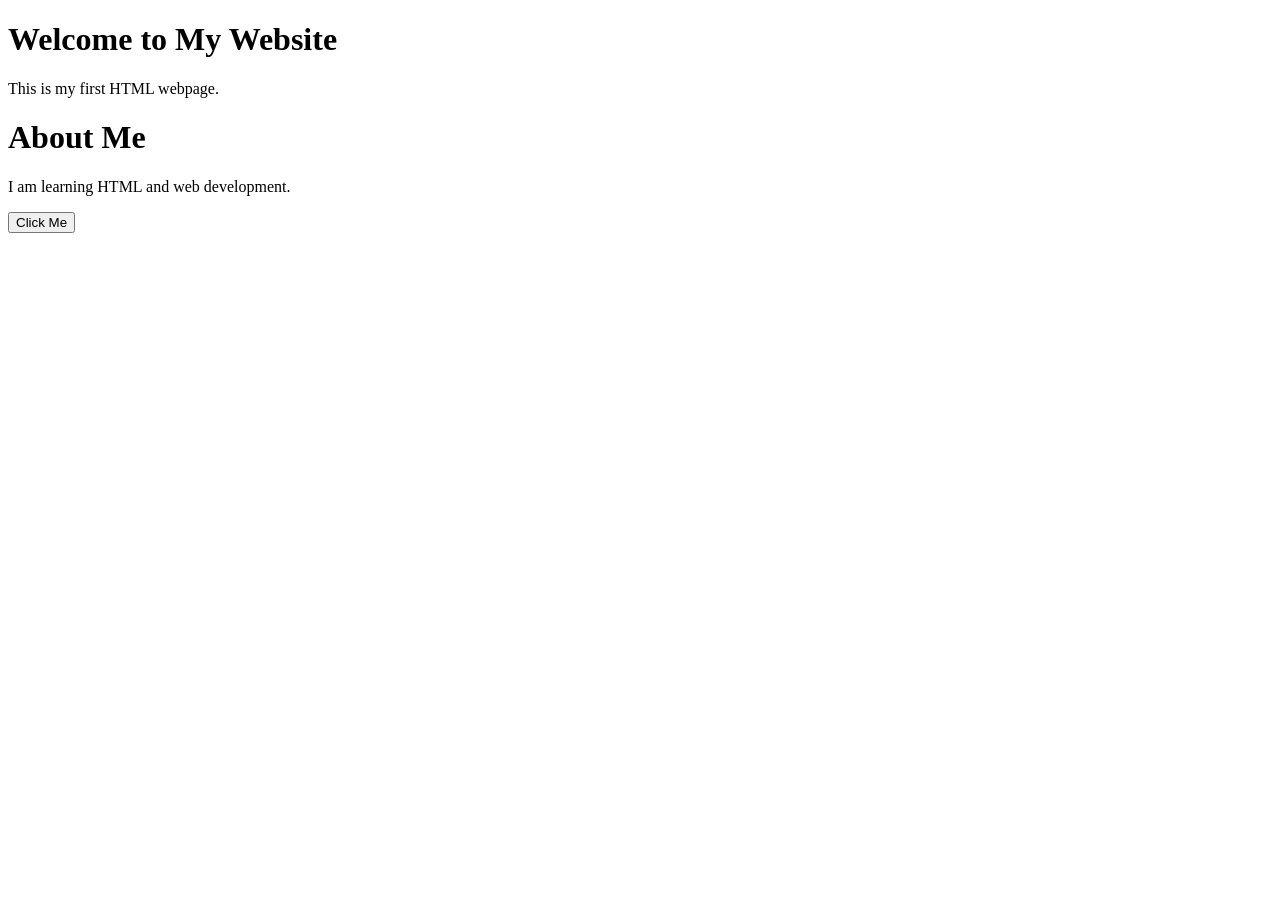
==== index.html @ a9b56622 "My first commit" ====
<!DOCTYPE html>
<html>
<head>
    <title>My First Website</title>
</head>

<body>
    <h1>Welcome to My Website</h1>
    
    <p>This is my first HTML webpage.</p>
    
    <h1>About Me</h1>
    <p>I am learning HTML and web development.</p>
    
    <button>Click Me</button>
</body>
</html>
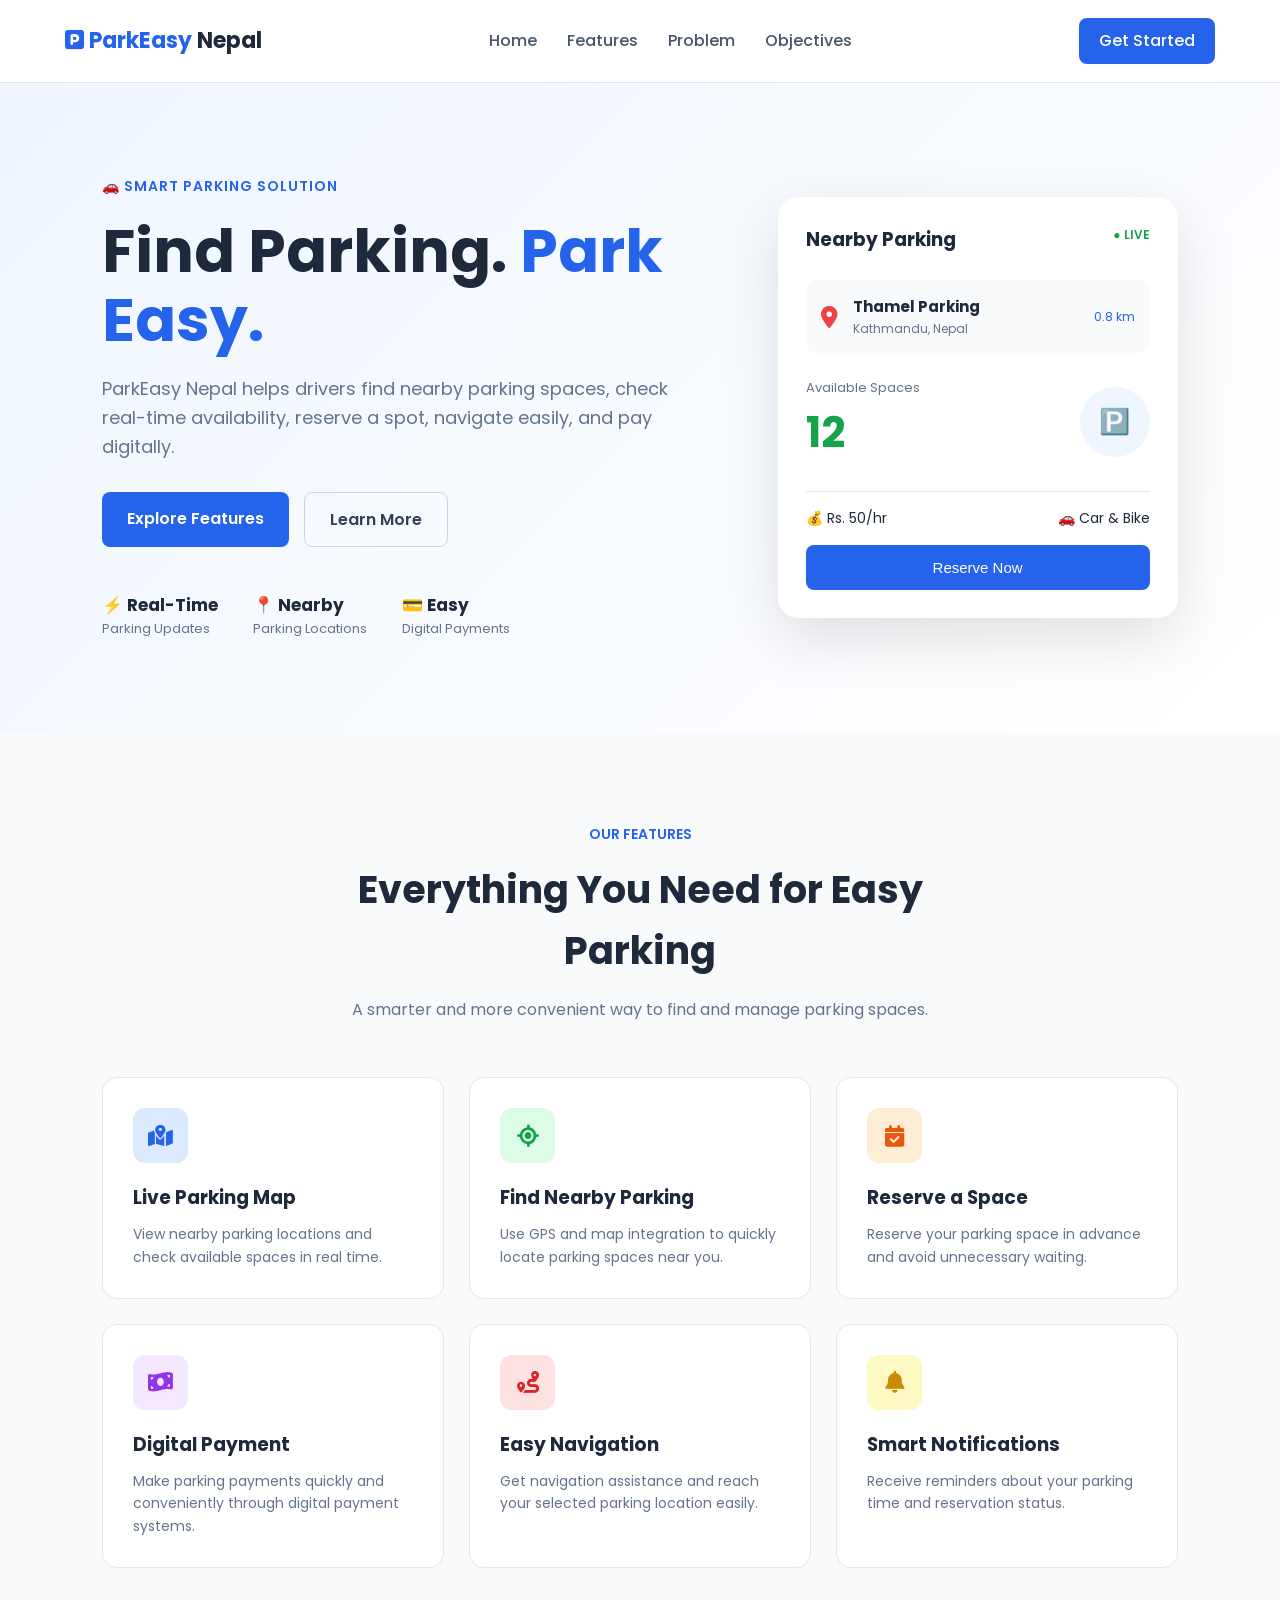
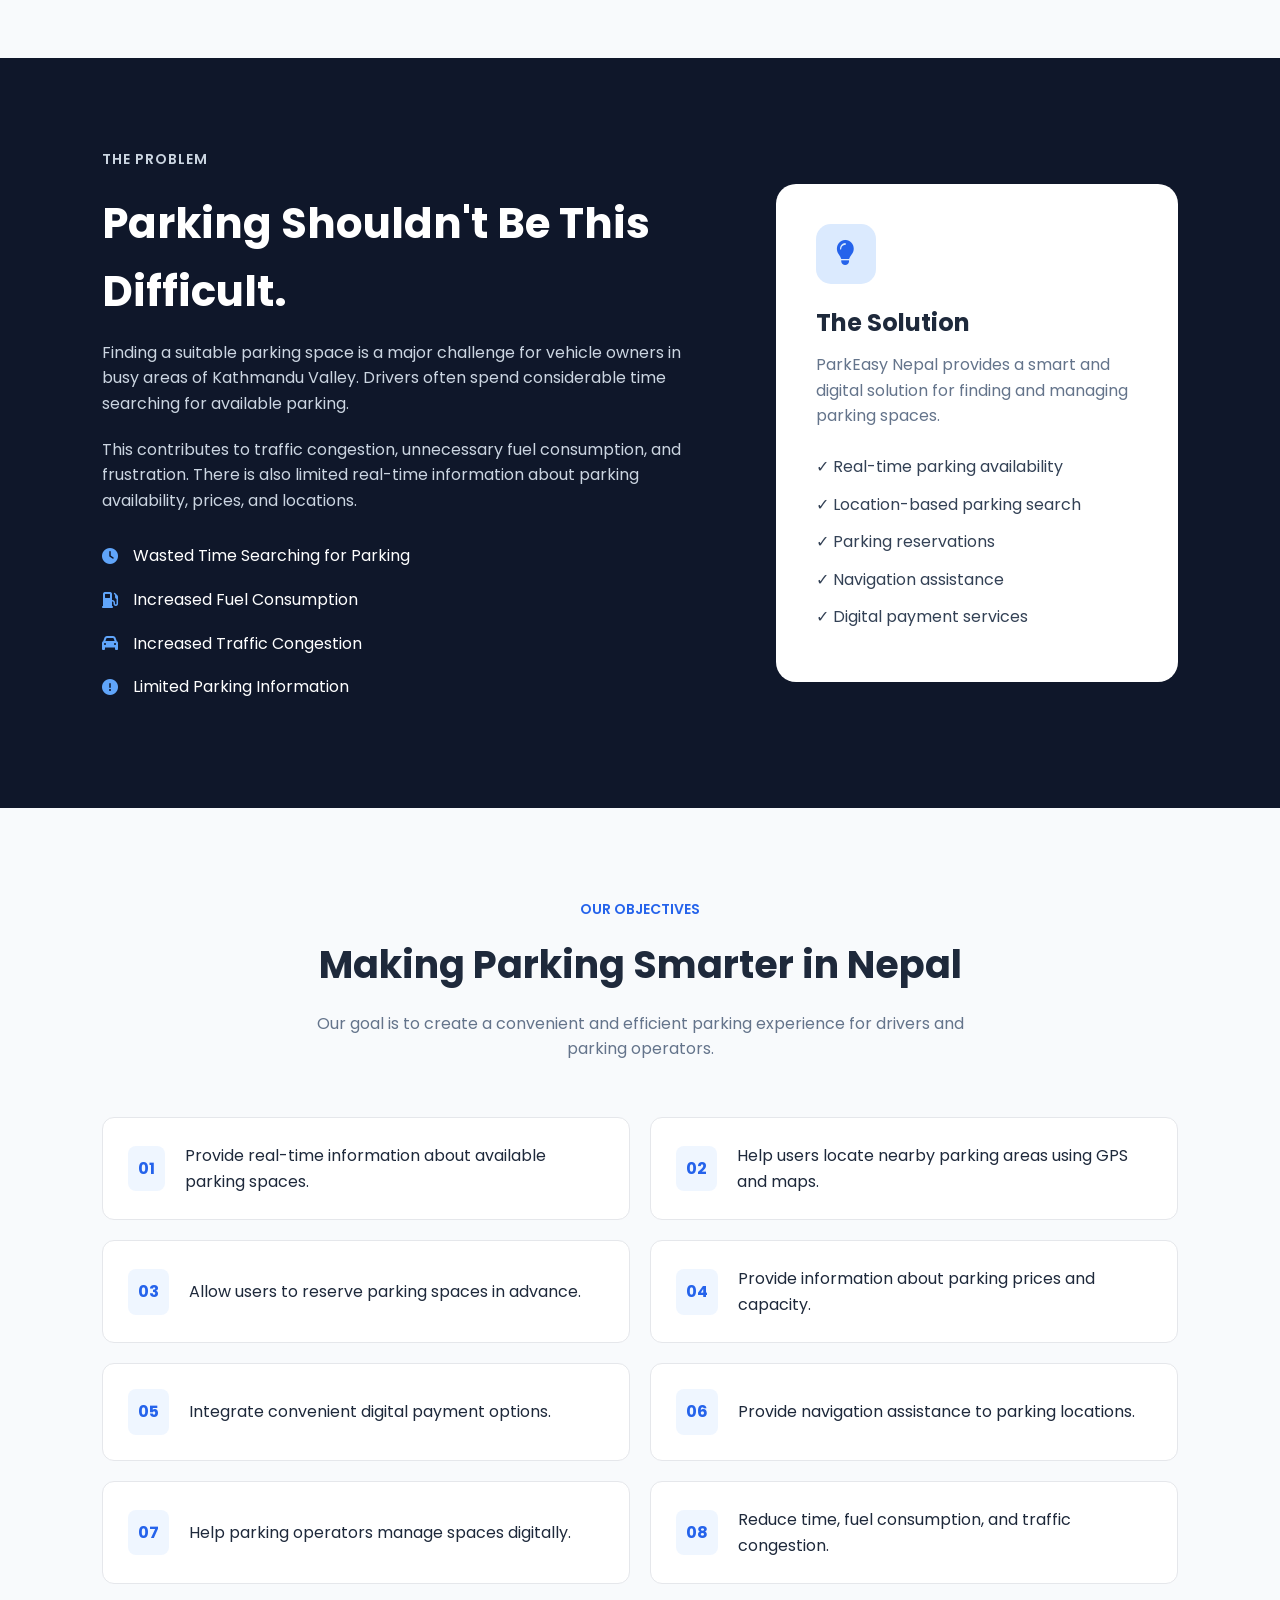
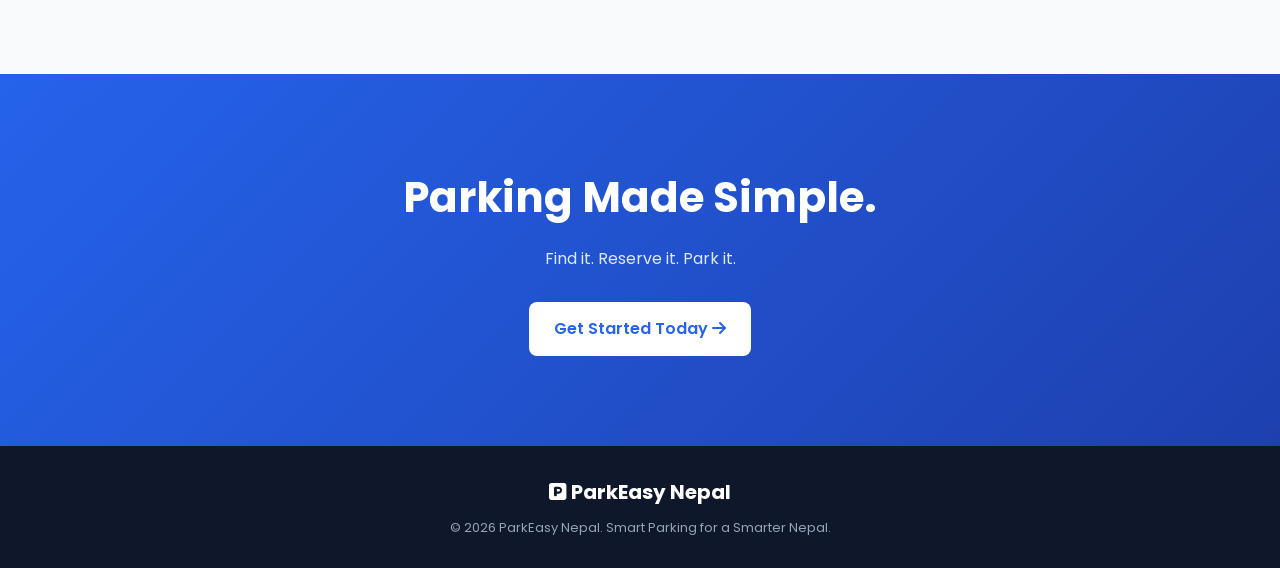
==== commit 966fd4ad: "Marketing" ====
--- a/index.html
+++ b/index.html
@@ -1,17 +1,432 @@
 <!DOCTYPE html>
-<html>
+<html lang="en">
 <head>
-    <title>My First Website</title>
+    <meta charset="UTF-8">
+    <meta name="viewport" content="width=device-width, initial-scale=1.0">
+
+    <title>ParkEasy Nepal | Smart Parking Made Easy</title>
+
+    <link rel="stylesheet" href="style.css">
+
+    <!-- Font Awesome Icons -->
+    <link rel="stylesheet"
+        href="https://cdnjs.cloudflare.com/ajax/libs/font-awesome/6.5.1/css/all.min.css">
 </head>
 
 <body>
-    <h1>Welcome to My Website</h1>
-    
-    <p>This is my first HTML webpage.</p>
-    
-    <h1>About Me</h1>
-    <p>I am learning HTML and web development.</p>
-    
-    <button>Click Me</button>
+
+    <!-- Navigation Bar -->
+    <header>
+        <nav class="navbar">
+
+            <div class="logo">
+                <i class="fa-solid fa-square-parking"></i>
+                ParkEasy <span>Nepal</span>
+            </div>
+
+            <ul class="nav-links">
+                <li><a href="#home">Home</a></li>
+                <li><a href="#features">Features</a></li>
+                <li><a href="#problem">Problem</a></li>
+                <li><a href="#objectives">Objectives</a></li>
+            </ul>
+
+            <a href="#download" class="nav-btn">Get Started</a>
+
+        </nav>
+    </header>
+
+
+    <!-- Hero Section -->
+    <section class="hero" id="home">
+
+        <div class="hero-content">
+
+            <p class="tag">🚗 SMART PARKING SOLUTION</p>
+
+            <h1>
+                Find Parking.
+                <span>Park Easy.</span>
+            </h1>
+
+            <p class="hero-text">
+                ParkEasy Nepal helps drivers find nearby parking spaces,
+                check real-time availability, reserve a spot, navigate
+                easily, and pay digitally.
+            </p>
+
+            <div class="hero-buttons">
+                <a href="#features" class="primary-btn">
+                    Explore Features
+                </a>
+
+                <a href="#problem" class="secondary-btn">
+                    Learn More
+                </a>
+            </div>
+
+            <div class="stats">
+
+                <div>
+                    <h3>⚡ Real-Time</h3>
+                    <p>Parking Updates</p>
+                </div>
+
+                <div>
+                    <h3>📍 Nearby</h3>
+                    <p>Parking Locations</p>
+                </div>
+
+                <div>
+                    <h3>💳 Easy</h3>
+                    <p>Digital Payments</p>
+                </div>
+
+            </div>
+
+        </div>
+
+
+        <div class="hero-image">
+
+            <div class="parking-card">
+
+                <div class="card-header">
+                    <h3>Nearby Parking</h3>
+                    <span class="live">● LIVE</span>
+                </div>
+
+                <div class="parking-location">
+                    <i class="fa-solid fa-location-dot"></i>
+
+                    <div>
+                        <h4>Thamel Parking</h4>
+                        <p>Kathmandu, Nepal</p>
+                    </div>
+
+                    <span class="distance">0.8 km</span>
+                </div>
+
+                <div class="availability">
+
+                    <div>
+                        <p>Available Spaces</p>
+                        <h2>12</h2>
+                    </div>
+
+                    <div class="circle">
+                        🅿️
+                    </div>
+
+                </div>
+
+                <div class="parking-info">
+                    <span>💰 Rs. 50/hr</span>
+                    <span>🚗 Car & Bike</span>
+                </div>
+
+                <button>Reserve Now</button>
+
+            </div>
+
+        </div>
+
+    </section>
+
+
+    <!-- Features Section -->
+    <section class="features" id="features">
+
+        <div class="section-title">
+
+            <p>OUR FEATURES</p>
+
+            <h2>Everything You Need for Easy Parking</h2>
+
+            <span>
+                A smarter and more convenient way to find and manage
+                parking spaces.
+            </span>
+
+        </div>
+
+
+        <div class="feature-grid">
+
+            <div class="feature-card">
+
+                <div class="icon blue">
+                    <i class="fa-solid fa-map-location-dot"></i>
+                </div>
+
+                <h3>Live Parking Map</h3>
+
+                <p>
+                    View nearby parking locations and check available
+                    spaces in real time.
+                </p>
+
+            </div>
+
+
+            <div class="feature-card">
+
+                <div class="icon green">
+                    <i class="fa-solid fa-location-crosshairs"></i>
+                </div>
+
+                <h3>Find Nearby Parking</h3>
+
+                <p>
+                    Use GPS and map integration to quickly locate
+                    parking spaces near you.
+                </p>
+
+            </div>
+
+
+            <div class="feature-card">
+
+                <div class="icon orange">
+                    <i class="fa-solid fa-calendar-check"></i>
+                </div>
+
+                <h3>Reserve a Space</h3>
+
+                <p>
+                    Reserve your parking space in advance and avoid
+                    unnecessary waiting.
+                </p>
+
+            </div>
+
+
+            <div class="feature-card">
+
+                <div class="icon purple">
+                    <i class="fa-solid fa-money-bill-wave"></i>
+                </div>
+
+                <h3>Digital Payment</h3>
+
+                <p>
+                    Make parking payments quickly and conveniently
+                    through digital payment systems.
+                </p>
+
+            </div>
+
+
+            <div class="feature-card">
+
+                <div class="icon red">
+                    <i class="fa-solid fa-route"></i>
+                </div>
+
+                <h3>Easy Navigation</h3>
+
+                <p>
+                    Get navigation assistance and reach your selected
+                    parking location easily.
+                </p>
+
+            </div>
+
+
+            <div class="feature-card">
+
+                <div class="icon yellow">
+                    <i class="fa-solid fa-bell"></i>
+                </div>
+
+                <h3>Smart Notifications</h3>
+
+                <p>
+                    Receive reminders about your parking time and
+                    reservation status.
+                </p>
+
+            </div>
+
+        </div>
+
+    </section>
+
+
+    <!-- Problem Section -->
+    <section class="problem" id="problem">
+
+        <div class="problem-content">
+
+            <div class="problem-text">
+
+                <p class="section-tag">THE PROBLEM</p>
+
+                <h2>Parking Shouldn't Be This Difficult.</h2>
+
+                <p>
+                    Finding a suitable parking space is a major challenge
+                    for vehicle owners in busy areas of Kathmandu Valley.
+                    Drivers often spend considerable time searching for
+                    available parking.
+                </p>
+
+                <p>
+                    This contributes to traffic congestion, unnecessary
+                    fuel consumption, and frustration. There is also
+                    limited real-time information about parking
+                    availability, prices, and locations.
+                </p>
+
+                <div class="problem-points">
+
+                    <div>
+                        <i class="fa-solid fa-clock"></i>
+                        <span>Wasted Time Searching for Parking</span>
+                    </div>
+
+                    <div>
+                        <i class="fa-solid fa-gas-pump"></i>
+                        <span>Increased Fuel Consumption</span>
+                    </div>
+
+                    <div>
+                        <i class="fa-solid fa-car"></i>
+                        <span>Increased Traffic Congestion</span>
+                    </div>
+
+                    <div>
+                        <i class="fa-solid fa-circle-exclamation"></i>
+                        <span>Limited Parking Information</span>
+                    </div>
+
+                </div>
+
+            </div>
+
+
+            <div class="solution-box">
+
+                <div class="solution-icon">
+                    <i class="fa-solid fa-lightbulb"></i>
+                </div>
+
+                <h2>The Solution</h2>
+
+                <p>
+                    ParkEasy Nepal provides a smart and digital solution
+                    for finding and managing parking spaces.
+                </p>
+
+                <ul>
+                    <li>✓ Real-time parking availability</li>
+                    <li>✓ Location-based parking search</li>
+                    <li>✓ Parking reservations</li>
+                    <li>✓ Navigation assistance</li>
+                    <li>✓ Digital payment services</li>
+                </ul>
+
+            </div>
+
+        </div>
+
+    </section>
+
+
+    <!-- Objectives Section -->
+    <section class="objectives" id="objectives">
+
+        <div class="section-title">
+
+            <p>OUR OBJECTIVES</p>
+
+            <h2>Making Parking Smarter in Nepal</h2>
+
+            <span>
+                Our goal is to create a convenient and efficient parking
+                experience for drivers and parking operators.
+            </span>
+
+        </div>
+
+
+        <div class="objective-grid">
+
+            <div class="objective-card">
+                <span>01</span>
+                <p>Provide real-time information about available parking spaces.</p>
+            </div>
+
+            <div class="objective-card">
+                <span>02</span>
+                <p>Help users locate nearby parking areas using GPS and maps.</p>
+            </div>
+
+            <div class="objective-card">
+                <span>03</span>
+                <p>Allow users to reserve parking spaces in advance.</p>
+            </div>
+
+            <div class="objective-card">
+                <span>04</span>
+                <p>Provide information about parking prices and capacity.</p>
+            </div>
+
+            <div class="objective-card">
+                <span>05</span>
+                <p>Integrate convenient digital payment options.</p>
+            </div>
+
+            <div class="objective-card">
+                <span>06</span>
+                <p>Provide navigation assistance to parking locations.</p>
+            </div>
+
+            <div class="objective-card">
+                <span>07</span>
+                <p>Help parking operators manage spaces digitally.</p>
+            </div>
+
+            <div class="objective-card">
+                <span>08</span>
+                <p>Reduce time, fuel consumption, and traffic congestion.</p>
+            </div>
+
+        </div>
+
+    </section>
+
+
+    <!-- Call to Action -->
+    <section class="cta" id="download">
+
+        <h2>Parking Made Simple.</h2>
+
+        <p>
+            Find it. Reserve it. Park it.
+        </p>
+
+        <a href="#" class="primary-btn">
+            Get Started Today
+            <i class="fa-solid fa-arrow-right"></i>
+        </a>
+
+    </section>
+
+
+    <!-- Footer -->
+    <footer>
+
+        <div class="footer-logo">
+            <i class="fa-solid fa-square-parking"></i>
+            ParkEasy Nepal
+        </div>
+
+        <p>
+            © 2026 ParkEasy Nepal. Smart Parking for a Smarter Nepal.
+        </p>
+
+    </footer>
+
 </body>
 </html>
--- a/style.css
+++ b/style.css
@@ -0,0 +1,773 @@
+/* Google Font */
+@import url('https://fonts.googleapis.com/css2?family=Poppins:wght@400;500;600;700;800&display=swap');
+
+
+/* Reset */
+
+* {
+    margin: 0;
+    padding: 0;
+    box-sizing: border-box;
+}
+
+
+/* Body */
+
+body {
+    font-family: "Poppins", sans-serif;
+    background-color: #f8fafc;
+    color: #1e293b;
+    line-height: 1.6;
+}
+
+
+/* Navigation */
+
+header {
+    background: white;
+    position: sticky;
+    top: 0;
+    z-index: 100;
+    border-bottom: 1px solid #e5e7eb;
+}
+
+
+.navbar {
+    max-width: 1200px;
+    margin: auto;
+    padding: 18px 25px;
+
+    display: flex;
+    justify-content: space-between;
+    align-items: center;
+}
+
+
+.logo {
+    font-size: 22px;
+    font-weight: 700;
+    color: #2563eb;
+}
+
+
+.logo span {
+    color: #1e293b;
+}
+
+
+.nav-links {
+    display: flex;
+    list-style: none;
+    gap: 30px;
+}
+
+
+.nav-links a {
+    text-decoration: none;
+    color: #475569;
+    font-weight: 500;
+}
+
+
+.nav-links a:hover {
+    color: #2563eb;
+}
+
+
+.nav-btn {
+    background: #2563eb;
+    color: white;
+    text-decoration: none;
+    padding: 10px 20px;
+    border-radius: 8px;
+    font-weight: 500;
+}
+
+
+/* Hero Section */
+
+.hero {
+    min-height: 650px;
+    padding: 90px 8%;
+
+    display: flex;
+    align-items: center;
+    justify-content: space-between;
+    gap: 70px;
+
+    background:
+        linear-gradient(
+            135deg,
+            #eff6ff,
+            #ffffff
+        );
+}
+
+
+.hero-content {
+    max-width: 600px;
+}
+
+
+.tag,
+.section-tag {
+    color: #2563eb;
+    font-weight: 600;
+    font-size: 14px;
+    letter-spacing: 1px;
+}
+
+
+.hero h1 {
+    font-size: 60px;
+    line-height: 1.15;
+    margin: 20px 0;
+}
+
+
+.hero h1 span {
+    color: #2563eb;
+}
+
+
+.hero-text {
+    font-size: 18px;
+    color: #64748b;
+    margin-bottom: 30px;
+}
+
+
+.hero-buttons {
+    display: flex;
+    gap: 15px;
+}
+
+
+.primary-btn {
+    display: inline-block;
+    background: #2563eb;
+    color: white;
+
+    padding: 14px 25px;
+    border-radius: 8px;
+
+    text-decoration: none;
+    font-weight: 600;
+
+    transition: 0.3s;
+}
+
+
+.primary-btn:hover {
+    background: #1d4ed8;
+    transform: translateY(-2px);
+}
+
+
+.secondary-btn {
+    display: inline-block;
+
+    border: 1px solid #cbd5e1;
+    color: #334155;
+
+    padding: 14px 25px;
+    border-radius: 8px;
+
+    text-decoration: none;
+    font-weight: 600;
+}
+
+
+/* Stats */
+
+.stats {
+    display: flex;
+    gap: 35px;
+    margin-top: 45px;
+}
+
+
+.stats h3 {
+    font-size: 17px;
+}
+
+
+.stats p {
+    font-size: 13px;
+    color: #64748b;
+}
+
+
+/* Hero Parking Card */
+
+.hero-image {
+    min-width: 400px;
+}
+
+
+.parking-card {
+    background: white;
+
+    padding: 28px;
+    border-radius: 20px;
+
+    box-shadow:
+        0 20px 60px rgba(0, 0, 0, 0.12);
+}
+
+
+.card-header {
+    display: flex;
+    justify-content: space-between;
+    margin-bottom: 25px;
+}
+
+
+.live {
+    color: #16a34a;
+    font-size: 12px;
+    font-weight: 600;
+}
+
+
+.parking-location {
+    display: flex;
+    align-items: center;
+    gap: 15px;
+
+    background: #f8fafc;
+    padding: 15px;
+    border-radius: 10px;
+}
+
+
+.parking-location i {
+    color: #ef4444;
+    font-size: 22px;
+}
+
+
+.parking-location h4 {
+    font-size: 15px;
+}
+
+
+.parking-location p {
+    font-size: 12px;
+    color: #64748b;
+}
+
+
+.distance {
+    margin-left: auto;
+    font-size: 12px;
+    color: #2563eb;
+}
+
+
+.availability {
+    display: flex;
+    justify-content: space-between;
+    align-items: center;
+
+    margin: 25px 0;
+}
+
+
+.availability p {
+    font-size: 13px;
+    color: #64748b;
+}
+
+
+.availability h2 {
+    font-size: 42px;
+    color: #16a34a;
+}
+
+
+.circle {
+    background: #eff6ff;
+    width: 70px;
+    height: 70px;
+
+    display: flex;
+    justify-content: center;
+    align-items: center;
+
+    border-radius: 50%;
+    font-size: 25px;
+}
+
+
+.parking-info {
+    display: flex;
+    justify-content: space-between;
+
+    padding: 15px 0;
+    border-top: 1px solid #e2e8f0;
+
+    font-size: 14px;
+}
+
+
+.parking-card button {
+    width: 100%;
+
+    background: #2563eb;
+    color: white;
+
+    border: none;
+    padding: 14px;
+
+    border-radius: 8px;
+    font-size: 15px;
+
+    cursor: pointer;
+}
+
+
+/* General Section */
+
+section {
+    padding: 90px 8%;
+}
+
+
+.section-title {
+    text-align: center;
+    max-width: 700px;
+    margin: auto;
+}
+
+
+.section-title p {
+    color: #2563eb;
+    font-size: 14px;
+    font-weight: 600;
+}
+
+
+.section-title h2 {
+    font-size: 38px;
+    margin: 15px 0;
+}
+
+
+.section-title span {
+    color: #64748b;
+}
+
+
+/* Features */
+
+.feature-grid {
+
+    max-width: 1200px;
+    margin: 55px auto 0;
+
+    display: grid;
+
+    grid-template-columns:
+        repeat(3, 1fr);
+
+    gap: 25px;
+}
+
+
+.feature-card {
+
+    background: white;
+
+    padding: 30px;
+
+    border-radius: 15px;
+
+    border: 1px solid #e5e7eb;
+
+    transition: 0.3s;
+}
+
+
+.feature-card:hover {
+    transform: translateY(-7px);
+
+    box-shadow:
+        0 15px 40px rgba(0,0,0,0.08);
+}
+
+
+.feature-card h3 {
+    margin: 20px 0 10px;
+}
+
+
+.feature-card p {
+    color: #64748b;
+    font-size: 14px;
+}
+
+
+/* Icons */
+
+.icon {
+
+    width: 55px;
+    height: 55px;
+
+    display: flex;
+    align-items: center;
+    justify-content: center;
+
+    border-radius: 12px;
+
+    font-size: 22px;
+}
+
+
+.blue {
+    background: #dbeafe;
+    color: #2563eb;
+}
+
+
+.green {
+    background: #dcfce7;
+    color: #16a34a;
+}
+
+
+.orange {
+    background: #ffedd5;
+    color: #ea580c;
+}
+
+
+.purple {
+    background: #f3e8ff;
+    color: #9333ea;
+}
+
+
+.red {
+    background: #fee2e2;
+    color: #dc2626;
+}
+
+
+.yellow {
+    background: #fef9c3;
+    color: #ca8a04;
+}
+
+
+/* Problem Section */
+
+.problem {
+    background: #0f172a;
+    color: white;
+}
+
+
+.problem-content {
+
+    max-width: 1200px;
+    margin: auto;
+
+    display: grid;
+
+    grid-template-columns:
+        1.2fr 0.8fr;
+
+    gap: 70px;
+
+    align-items: center;
+}
+
+
+.problem-text h2 {
+    font-size: 42px;
+    margin: 15px 0;
+}
+
+
+.problem-text > p {
+    color: #cbd5e1;
+    margin-bottom: 20px;
+}
+
+
+/* Problem Points */
+
+.problem-points {
+    margin-top: 30px;
+}
+
+
+.problem-points div {
+
+    display: flex;
+    align-items: center;
+
+    gap: 15px;
+
+    margin-bottom: 18px;
+}
+
+
+.problem-points i {
+    color: #60a5fa;
+}
+
+
+/* Solution Box */
+
+.solution-box {
+
+    background: white;
+    color: #1e293b;
+
+    padding: 40px;
+
+    border-radius: 20px;
+}
+
+
+.solution-icon {
+
+    width: 60px;
+    height: 60px;
+
+    background: #dbeafe;
+    color: #2563eb;
+
+    display: flex;
+    justify-content: center;
+    align-items: center;
+
+    border-radius: 15px;
+
+    font-size: 25px;
+}
+
+
+.solution-box h2 {
+    margin: 20px 0 10px;
+}
+
+
+.solution-box p {
+    color: #64748b;
+}
+
+
+.solution-box ul {
+
+    list-style: none;
+
+    margin-top: 25px;
+}
+
+
+.solution-box li {
+
+    margin-bottom: 12px;
+
+    color: #334155;
+}
+
+
+/* Objectives */
+
+.objectives {
+    background: #f8fafc;
+}
+
+
+.objective-grid {
+
+    max-width: 1100px;
+    margin: 55px auto 0;
+
+    display: grid;
+
+    grid-template-columns:
+        repeat(2, 1fr);
+
+    gap: 20px;
+}
+
+
+.objective-card {
+
+    background: white;
+
+    padding: 25px;
+
+    display: flex;
+    align-items: center;
+
+    gap: 20px;
+
+    border-radius: 12px;
+
+    border: 1px solid #e5e7eb;
+}
+
+
+.objective-card span {
+
+    background: #eff6ff;
+
+    color: #2563eb;
+
+    padding: 10px;
+
+    border-radius: 8px;
+
+    font-weight: 700;
+}
+
+
+/* CTA */
+
+.cta {
+
+    text-align: center;
+
+    background:
+        linear-gradient(
+            135deg,
+            #2563eb,
+            #1e40af
+        );
+
+    color: white;
+}
+
+
+.cta h2 {
+    font-size: 42px;
+}
+
+
+.cta p {
+    margin: 15px 0 30px;
+    color: #dbeafe;
+}
+
+
+.cta .primary-btn {
+    background: white;
+    color: #2563eb;
+}
+
+
+/* Footer */
+
+footer {
+
+    background: #0f172a;
+
+    color: white;
+
+    text-align: center;
+
+    padding: 30px;
+}
+
+
+.footer-logo {
+
+    font-size: 20px;
+
+    font-weight: 700;
+
+    margin-bottom: 10px;
+}
+
+
+footer p {
+    font-size: 13px;
+    color: #94a3b8;
+}
+
+
+/* Responsive Design */
+
+@media (max-width: 900px) {
+
+    .hero {
+        flex-direction: column;
+        text-align: center;
+    }
+
+
+    .hero-buttons,
+    .stats {
+        justify-content: center;
+    }
+
+
+    .feature-grid {
+        grid-template-columns:
+            repeat(2, 1fr);
+    }
+
+
+    .problem-content {
+        grid-template-columns: 1fr;
+    }
+
+
+    .nav-links {
+        display: none;
+    }
+
+}
+
+
+@media (max-width: 600px) {
+
+    .hero h1 {
+        font-size: 42px;
+    }
+
+
+    .hero-image {
+        min-width: auto;
+        width: 100%;
+    }
+
+
+    .feature-grid {
+        grid-template-columns: 1fr;
+    }
+
+
+    .objective-grid {
+        grid-template-columns: 1fr;
+    }
+
+
+    .stats {
+        flex-direction: column;
+        gap: 15px;
+    }
+
+
+    .navbar {
+        padding: 15px;
+    }
+
+
+    .nav-btn {
+        display: none;
+    }
+
+
+    section {
+        padding: 70px 6%;
+    }
+
+}
